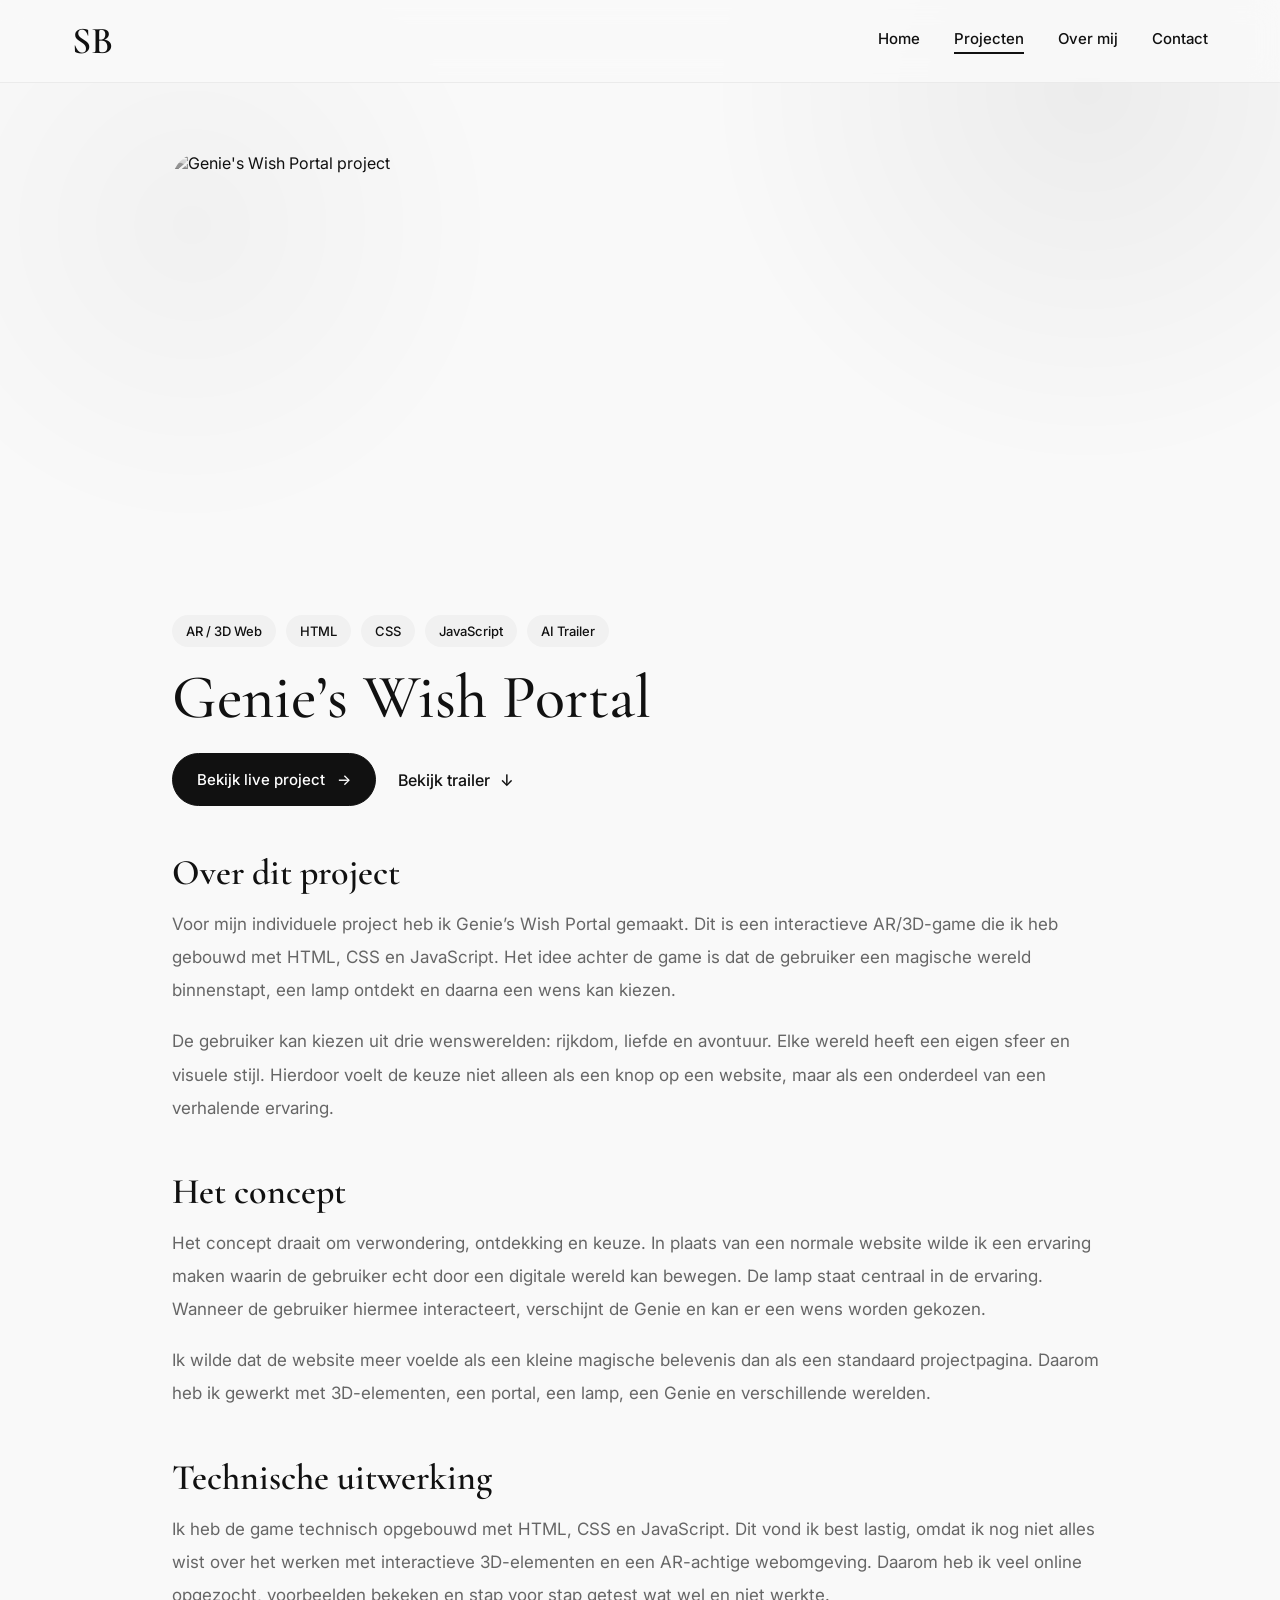
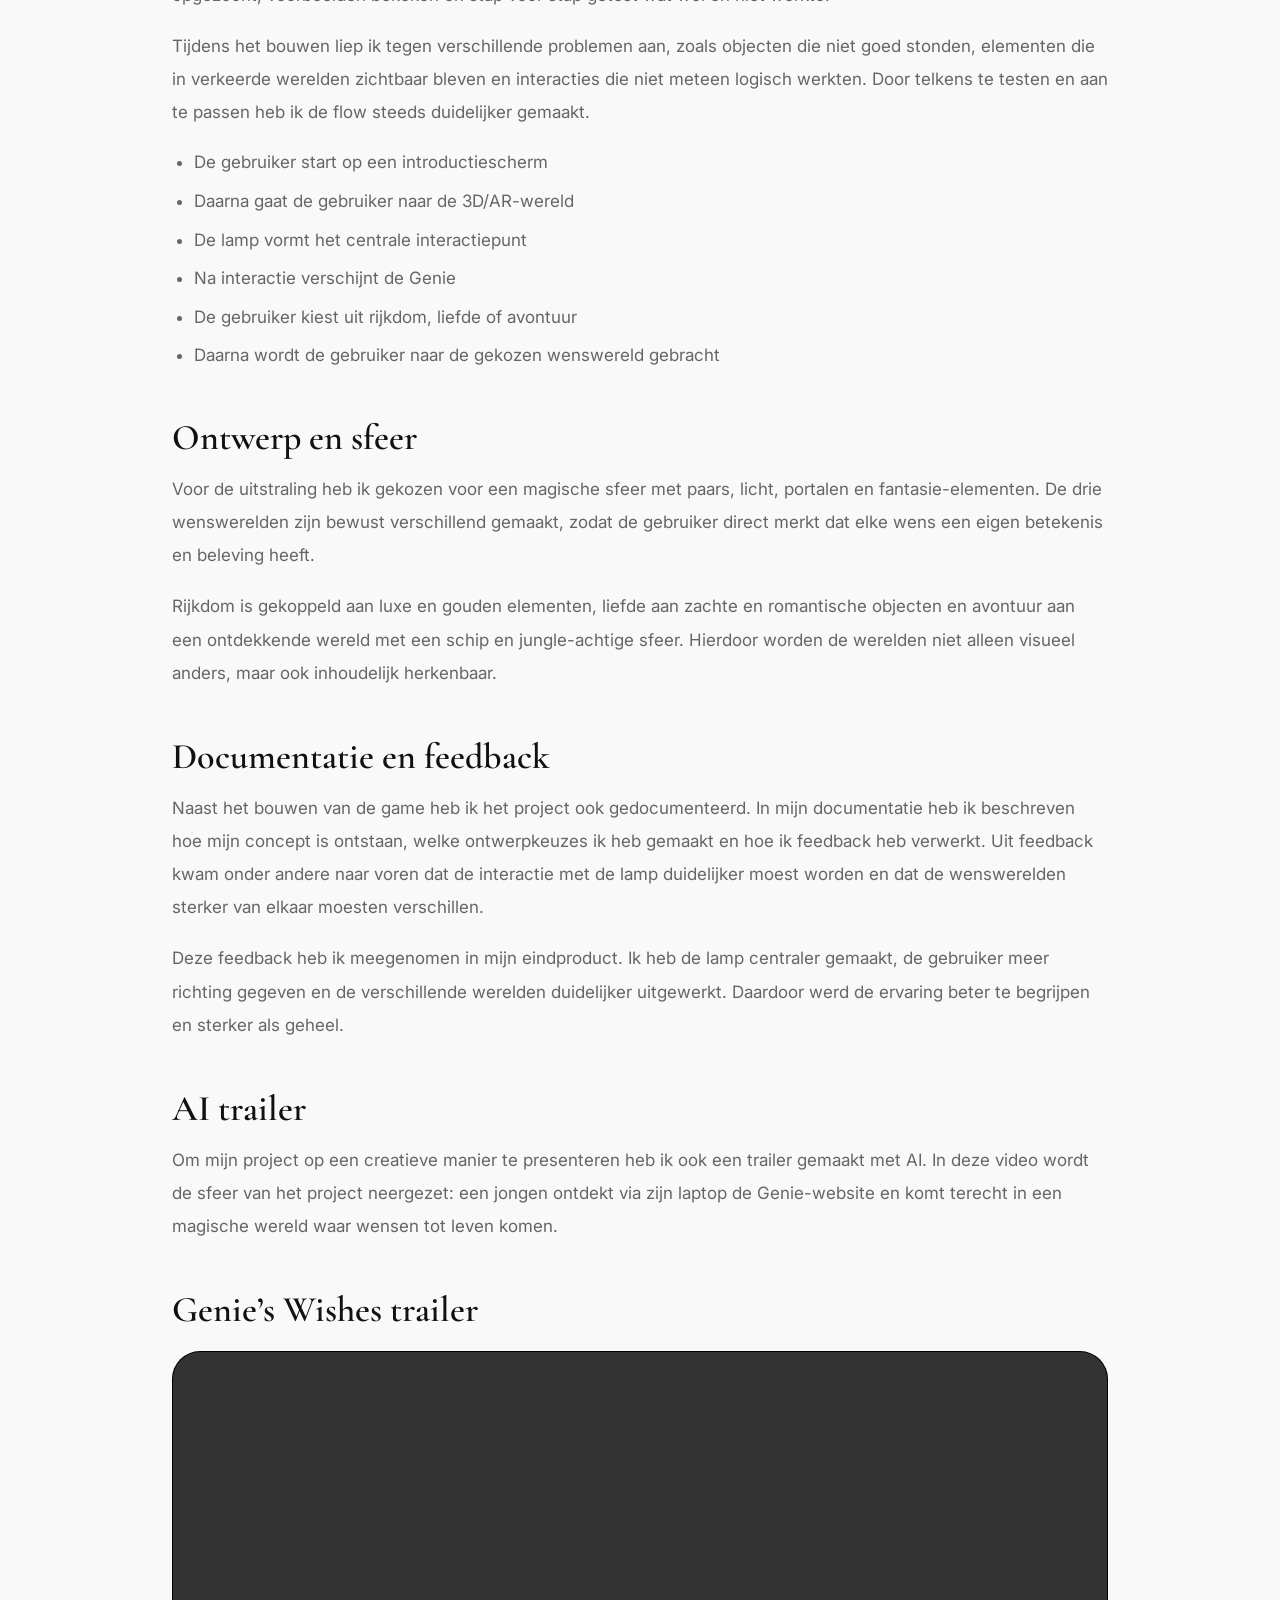
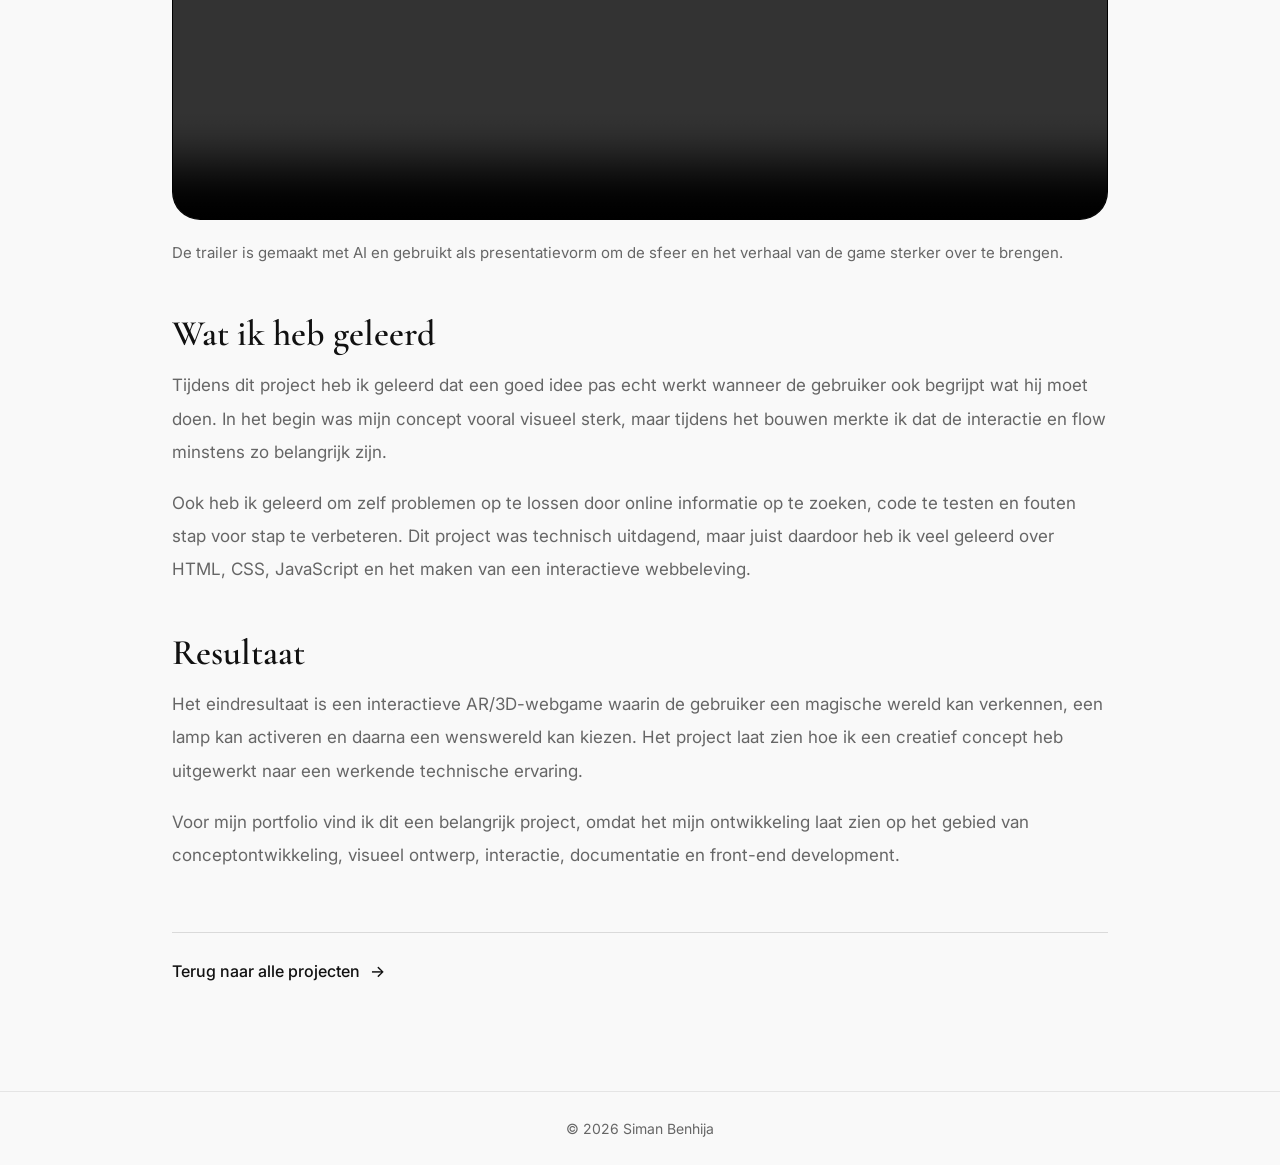
==== genie.html @ 46c024b7 "Genie portfolio pagina toegevoegd" ====
<!DOCTYPE html>
<html lang="nl">
<head>
    <meta charset="UTF-8">
    <meta name="viewport" content="width=device-width, initial-scale=1.0">
    <title>Genie's Wish Portal | Siman Benhija</title>

    <link href="https://fonts.googleapis.com/css2?family=Cormorant+Garamond:wght@400;500;600;700&family=Inter:wght@300;400;500;600&display=swap" rel="stylesheet">
    <link rel="stylesheet" href="style.css">
</head>
<body>

    <header class="site-header">
        <div class="nav-container">
            <a href="index.html" class="logo">SB</a>

            <nav class="topnav">
                <a href="index.html">Home</a>
                <a class="active" href="projecten.html">Projecten</a>
                <a href="overmij.html">Over mij</a>
                <a href="contact.html">Contact</a>
            </nav>
        </div>
    </header>

    <main class="project-detail">

        <img src="images/genie.png" alt="Genie's Wish Portal project" class="project-banner">

        <div class="project-labels">
            <span class="project-label">AR / 3D Web</span>
            <span class="project-label">HTML</span>
            <span class="project-label">CSS</span>
            <span class="project-label">JavaScript</span>
            <span class="project-label">AI Trailer</span>
        </div>

        <h1>Genie’s Wish Portal</h1>

        <div class="project-actions">
            <a href="https://simanben.github.io/genie/" target="_blank" rel="noopener noreferrer" class="button">
                Bekijk live project <span>→</span>
            </a>

            <a href="#trailer" class="text-link">
                Bekijk trailer <span>↓</span>
            </a>
        </div>

        <h2>Over dit project</h2>
        <p>
            Voor mijn individuele project heb ik Genie’s Wish Portal gemaakt. Dit is een interactieve AR/3D-game
            die ik heb gebouwd met HTML, CSS en JavaScript. Het idee achter de game is dat de gebruiker een
            magische wereld binnenstapt, een lamp ontdekt en daarna een wens kan kiezen.
        </p>

        <p>
            De gebruiker kan kiezen uit drie wenswerelden: rijkdom, liefde en avontuur. Elke wereld heeft een eigen sfeer
            en visuele stijl. Hierdoor voelt de keuze niet alleen als een knop op een website, maar als een onderdeel
            van een verhalende ervaring.
        </p>

        <h2>Het concept</h2>
        <p>
            Het concept draait om verwondering, ontdekking en keuze. In plaats van een normale website wilde ik een ervaring
            maken waarin de gebruiker echt door een digitale wereld kan bewegen. De lamp staat centraal in de ervaring.
            Wanneer de gebruiker hiermee interacteert, verschijnt de Genie en kan er een wens worden gekozen.
        </p>

        <p>
            Ik wilde dat de website meer voelde als een kleine magische belevenis dan als een standaard projectpagina.
            Daarom heb ik gewerkt met 3D-elementen, een portal, een lamp, een Genie en verschillende werelden.
        </p>

        <h2>Technische uitwerking</h2>
        <p>
            Ik heb de game technisch opgebouwd met HTML, CSS en JavaScript. Dit vond ik best lastig, omdat ik nog niet
            alles wist over het werken met interactieve 3D-elementen en een AR-achtige webomgeving. Daarom heb ik veel
            online opgezocht, voorbeelden bekeken en stap voor stap getest wat wel en niet werkte.
        </p>

        <p>
            Tijdens het bouwen liep ik tegen verschillende problemen aan, zoals objecten die niet goed stonden, elementen
            die in verkeerde werelden zichtbaar bleven en interacties die niet meteen logisch werkten. Door telkens te testen
            en aan te passen heb ik de flow steeds duidelijker gemaakt.
        </p>

        <ul>
            <li>De gebruiker start op een introductiescherm</li>
            <li>Daarna gaat de gebruiker naar de 3D/AR-wereld</li>
            <li>De lamp vormt het centrale interactiepunt</li>
            <li>Na interactie verschijnt de Genie</li>
            <li>De gebruiker kiest uit rijkdom, liefde of avontuur</li>
            <li>Daarna wordt de gebruiker naar de gekozen wenswereld gebracht</li>
        </ul>

        <h2>Ontwerp en sfeer</h2>
        <p>
            Voor de uitstraling heb ik gekozen voor een magische sfeer met paars, licht, portalen en fantasie-elementen.
            De drie wenswerelden zijn bewust verschillend gemaakt, zodat de gebruiker direct merkt dat elke wens een eigen
            betekenis en beleving heeft.
        </p>

        <p>
            Rijkdom is gekoppeld aan luxe en gouden elementen, liefde aan zachte en romantische objecten en avontuur aan
            een ontdekkende wereld met een schip en jungle-achtige sfeer. Hierdoor worden de werelden niet alleen visueel
            anders, maar ook inhoudelijk herkenbaar.
        </p>

        <h2>Documentatie en feedback</h2>
        <p>
            Naast het bouwen van de game heb ik het project ook gedocumenteerd. In mijn documentatie heb ik beschreven hoe
            mijn concept is ontstaan, welke ontwerpkeuzes ik heb gemaakt en hoe ik feedback heb verwerkt. Uit feedback kwam
            onder andere naar voren dat de interactie met de lamp duidelijker moest worden en dat de wenswerelden sterker
            van elkaar moesten verschillen.
        </p>

        <p>
            Deze feedback heb ik meegenomen in mijn eindproduct. Ik heb de lamp centraler gemaakt, de gebruiker meer richting
            gegeven en de verschillende werelden duidelijker uitgewerkt. Daardoor werd de ervaring beter te begrijpen en sterker
            als geheel.
        </p>

        <h2>AI trailer</h2>
        <p>
            Om mijn project op een creatieve manier te presenteren heb ik ook een trailer gemaakt met AI. In deze video wordt
            de sfeer van het project neergezet: een jongen ontdekt via zijn laptop de Genie-website en komt terecht in een
            magische wereld waar wensen tot leven komen.
        </p>

        <section id="trailer" class="project-video-section">
            <h2>Genie’s Wishes trailer</h2>

            <div class="project-video-wrap">
                <video class="project-video" controls preload="metadata">
                    <source src="videos/genies-wishes.mp4" type="video/mp4">
                    Je browser ondersteunt deze video niet.
                </video>
            </div>

            <p class="project-note">
                De trailer is gemaakt met AI en gebruikt als presentatievorm om de sfeer en het verhaal van de game sterker over te brengen.
            </p>
        </section>

        <h2>Wat ik heb geleerd</h2>
        <p>
            Tijdens dit project heb ik geleerd dat een goed idee pas echt werkt wanneer de gebruiker ook begrijpt wat hij moet doen.
            In het begin was mijn concept vooral visueel sterk, maar tijdens het bouwen merkte ik dat de interactie en flow minstens
            zo belangrijk zijn.
        </p>

        <p>
            Ook heb ik geleerd om zelf problemen op te lossen door online informatie op te zoeken, code te testen en fouten stap voor
            stap te verbeteren. Dit project was technisch uitdagend, maar juist daardoor heb ik veel geleerd over HTML, CSS, JavaScript
            en het maken van een interactieve webbeleving.
        </p>

        <h2>Resultaat</h2>
        <p>
            Het eindresultaat is een interactieve AR/3D-webgame waarin de gebruiker een magische wereld kan verkennen, een lamp kan
            activeren en daarna een wenswereld kan kiezen. Het project laat zien hoe ik een creatief concept heb uitgewerkt naar een
            werkende technische ervaring.
        </p>

        <p>
            Voor mijn portfolio vind ik dit een belangrijk project, omdat het mijn ontwikkeling laat zien op het gebied van conceptontwikkeling,
            visueel ontwerp, interactie, documentatie en front-end development.
        </p>

        <div class="next-project">
            <a href="projecten.html" class="text-link">
                Terug naar alle projecten <span>→</span>
            </a>
        </div>

    </main>

    <footer class="footer">
        © 2026 Siman Benhija
    </footer>

</body>
</html>
---- style.css ----
/* =========================
   ALGEMENE STIJL
========================= */

:root {
    --background: #f9f9f9;
    --surface: #ffffff;
    --surface-soft: #f1f1f1;
    --text: #111111;
    --muted: #666666;
    --line: rgba(0, 0, 0, 0.12);
    --shadow: 0 18px 45px rgba(0, 0, 0, 0.08);
}

* {
    box-sizing: border-box;
}

html {
    scroll-behavior: smooth;
}

body {
    margin: 0;
    font-family: 'Inter', sans-serif;
    background-color: var(--background);
    color: var(--text);
    overflow-x: hidden;
}

body::before {
    content: "";
    position: fixed;
    inset: 0;
    background:
        radial-gradient(circle at 85% 10%, rgba(0, 0, 0, 0.05), transparent 28%),
        radial-gradient(circle at 15% 25%, rgba(0, 0, 0, 0.03), transparent 24%);
    z-index: -1;
}

a {
    color: inherit;
}

img {
    max-width: 100%;
    display: block;
}

/* =========================
   NAVIGATIE
========================= */

.site-header {
    position: sticky;
    top: 0;
    z-index: 100;
    backdrop-filter: blur(14px);
    background: rgba(249, 249, 249, 0.85);
    border-bottom: 1px solid rgba(0, 0, 0, 0.06);
}

.nav-container {
    max-width: 1200px;
    margin: 0 auto;
    padding: 22px 32px;
    display: flex;
    justify-content: space-between;
    align-items: center;
}

.logo {
    text-decoration: none;
    font-family: 'Cormorant Garamond', serif;
    font-size: 38px;
    font-weight: 600;
    color: var(--text);
    line-height: 1;
}

.topnav {
    display: flex;
    align-items: center;
    gap: 34px;
}

.topnav a {
    text-decoration: none;
    font-size: 15px;
    font-weight: 500;
    color: var(--text);
    position: relative;
    padding-bottom: 6px;
}

.topnav a::after {
    content: "";
    position: absolute;
    left: 0;
    bottom: 0;
    width: 0;
    height: 1.5px;
    background-color: var(--text);
    transition: width 0.3s ease;
}

.topnav a:hover::after,
.topnav a.active::after {
    width: 100%;
}

/* =========================
   KNOPPEN
========================= */

.button {
    display: inline-flex;
    align-items: center;
    gap: 12px;
    text-decoration: none;
    background-color: var(--text);
    color: white;
    padding: 16px 24px;
    border-radius: 999px;
    font-size: 15px;
    font-weight: 500;
    border: 1px solid var(--text);
    cursor: pointer;
    transition: 0.3s ease;
}

.button span {
    transition: transform 0.3s ease;
}

.button:hover {
    background-color: white;
    color: var(--text);
    transform: translateY(-2px);
    box-shadow: 0 12px 25px rgba(0, 0, 0, 0.12);
}

.button:hover span {
    transform: translateX(4px);
}

.text-link {
    color: var(--text);
    text-decoration: none;
    font-weight: 500;
    display: inline-flex;
    gap: 10px;
    align-items: center;
}

.text-link span {
    transition: transform 0.3s ease;
}

.text-link:hover span {
    transform: translateX(4px);
}

/* =========================
   HOME
========================= */

.hero-home {
    max-width: 1200px;
    min-height: calc(100vh - 85px);
    margin: 0 auto;
    padding: 70px 32px 90px;
    display: flex;
    align-items: center;
    position: relative;
}

.hero-content {
    max-width: 680px;
    animation: fadeUp 0.9s ease both;
}

.eyebrow {
    color: var(--muted);
    text-transform: uppercase;
    letter-spacing: 2px;
    font-size: 13px;
    font-weight: 600;
    margin-bottom: 18px;
}

.hero-title {
    font-family: 'Cormorant Garamond', serif;
    font-size: clamp(58px, 8vw, 96px);
    font-weight: 500;
    line-height: 0.9;
    letter-spacing: -1px;
    margin: 0 0 24px;
}

.hero-title span {
    font-style: italic;
}

.hero-text {
    max-width: 500px;
    color: var(--muted);
    font-size: 18px;
    line-height: 1.8;
    margin-bottom: 32px;
}




/* =========================
   SECTIES
========================= */

.section {
    max-width: 1200px;
    margin: 0 auto;
    padding: 30px 32px 100px;
}

.section-header {
    display: flex;
    justify-content: space-between;
    align-items: flex-end;
    gap: 20px;
    margin-bottom: 30px;
}

.section-kicker {
    color: var(--muted);
    text-transform: uppercase;
    letter-spacing: 1.5px;
    font-size: 12px;
    font-weight: 600;
    margin-bottom: 8px;
}

.section-title {
    font-family: 'Cormorant Garamond', serif;
    font-size: 42px;
    line-height: 1;
    font-weight: 500;
    margin: 0;
}

/* =========================
   PROJECTKAARTEN
========================= */

.project-grid {
    display: grid;
    grid-template-columns: repeat(3, 1fr);
    gap: 24px;
}

.project-card {
    display: block;
    text-decoration: none;
    background-color: var(--surface);
    border: 1px solid var(--line);
    border-radius: 24px;
    overflow: hidden;
    transition: 0.35s ease;
    animation: fadeUp 0.8s ease both;
}

.project-card:nth-child(2) {
    animation-delay: 0.08s;
}

.project-card:nth-child(3) {
    animation-delay: 0.16s;
}

.project-card:nth-child(4) {
    animation-delay: 0.24s;
}

.project-card:nth-child(5) {
    animation-delay: 0.32s;
}

.project-card:nth-child(6) {
    animation-delay: 0.40s;
}

.project-card:nth-child(7) {
    animation-delay: 0.48s;
}

.project-card:hover {
    transform: translateY(-8px);
    box-shadow: var(--shadow);
}

.project-card-image {
    width: 100%;
    height: 220px;
    object-fit: cover;
    filter: grayscale(100%);
    transition: filter 0.35s ease, transform 0.35s ease;
}

.project-card:hover .project-card-image {
    filter: grayscale(0%);
    transform: scale(1.03);
}

.project-card-content {
    padding: 22px;
}

.project-card h2 {
    font-family: 'Cormorant Garamond', serif;
    font-size: 30px;
    font-weight: 600;
    margin: 0 0 8px;
}

.project-card p {
    color: var(--muted);
    font-size: 15px;
    line-height: 1.6;
    margin: 0 0 16px;
}

.project-tag {
    display: inline-block;
    background-color: var(--surface-soft);
    color: var(--text);
    border-radius: 999px;
    padding: 7px 14px;
    font-size: 13px;
    font-weight: 500;
}

/* =========================
   ALGEMENE PAGINA'S
========================= */

.page-hero {
    max-width: 1200px;
    margin: 0 auto;
    padding: 85px 32px 45px;
    animation: fadeUp 0.8s ease both;
}

.page-title {
    font-family: 'Cormorant Garamond', serif;
    font-size: clamp(48px, 6vw, 72px);
    font-weight: 500;
    line-height: 0.95;
    margin: 0 0 18px;
}

.page-intro {
    max-width: 680px;
    color: var(--muted);
    font-size: 18px;
    line-height: 1.8;
}

/* =========================
   OVER MIJ
========================= */

.about-grid {
    display: grid;
    grid-template-columns: 1.3fr 1fr;
    gap: 28px;
    align-items: start;
}

.about-card {
    background-color: var(--surface);
    border: 1px solid var(--line);
    border-radius: 28px;
    padding: 34px;
}

.about-card h2 {
    font-family: 'Cormorant Garamond', serif;
    font-size: 36px;
    font-weight: 600;
    margin: 0 0 16px;
}

.about-card p {
    color: var(--muted);
    line-height: 1.9;
    font-size: 17px;
}

.skill-list {
    display: grid;
    gap: 16px;
}

.skill-item {
    background-color: var(--surface);
    border: 1px solid var(--line);
    border-radius: 22px;
    padding: 22px;
}

.skill-item h3 {
    margin: 0 0 8px;
    font-size: 18px;
}

.skill-item p {
    margin: 0;
    color: var(--muted);
    line-height: 1.6;
    font-size: 15px;
}

/* =========================
   CONTACT
========================= */

.contact-grid {
    display: grid;
    grid-template-columns: 0.9fr 1.1fr;
    gap: 28px;
    align-items: start;
}

.contact-card,
.contact-form {
    background-color: var(--surface);
    border: 1px solid var(--line);
    border-radius: 28px;
    padding: 34px;
}

.contact-card h2,
.contact-form h2 {
    font-family: 'Cormorant Garamond', serif;
    font-size: 36px;
    font-weight: 600;
    margin: 0 0 18px;
}

.contact-card p {
    margin: 0 0 16px;
    line-height: 1.7;
    color: var(--muted);
}

.contact-detail {
    margin-top: 24px;
}

.contact-detail strong {
    display: block;
    color: var(--text);
    margin-bottom: 4px;
}

.form-group {
    margin-bottom: 18px;
}

.form-group label {
    display: block;
    margin-bottom: 8px;
    font-size: 14px;
    font-weight: 500;
}

.form-group input,
.form-group textarea {
    width: 100%;
    border: 1px solid var(--line);
    border-radius: 16px;
    padding: 15px 16px;
    font-family: 'Inter', sans-serif;
    font-size: 15px;
    background-color: #ffffff;
}

.form-group textarea {
    min-height: 145px;
    resize: vertical;
}

.form-group input:focus,
.form-group textarea:focus {
    outline: none;
    border-color: var(--text);
}

/* =========================
   PROJECTDETAILPAGINA'S
========================= */

.project-detail {
    max-width: 1000px;
    margin: 0 auto;
    padding: 70px 32px 110px;
    animation: fadeUp 0.8s ease both;
}

.project-banner {
    width: 100%;
    height: 430px;
    object-fit: cover;
    border-radius: 28px;
    margin-bottom: 32px;
    filter: grayscale(100%);
    transition: filter 0.35s ease;
}

.project-banner:hover {
    filter: grayscale(0%);
}

.project-labels {
    display: flex;
    flex-wrap: wrap;
    gap: 10px;
    margin-bottom: 20px;
}

.project-label {
    background-color: var(--surface-soft);
    color: var(--text);
    padding: 8px 14px;
    border-radius: 999px;
    font-size: 13px;
    font-weight: 500;
}

.project-detail h1 {
    font-family: 'Cormorant Garamond', serif;
    font-size: clamp(42px, 5vw, 62px);
    font-weight: 500;
    line-height: 1;
    margin: 0 0 24px;
}

.project-detail h2 {
    font-family: 'Cormorant Garamond', serif;
    font-size: 36px;
    font-weight: 600;
    margin-top: 45px;
    margin-bottom: 14px;
}

.project-detail p {
    color: var(--muted);
    font-size: 17px;
    line-height: 1.95;
    margin: 0 0 18px;
}

.project-detail ul {
    margin: 0;
    padding-left: 22px;
}

.project-detail li {
    color: var(--muted);
    font-size: 17px;
    line-height: 1.8;
    margin-bottom: 8px;
}

.next-project {
    margin-top: 60px;
    padding-top: 28px;
    border-top: 1px solid var(--line);
}

/* =========================
   FOOTER
========================= */

.footer {
    border-top: 1px solid rgba(0, 0, 0, 0.08);
    padding: 28px 32px;
    text-align: center;
    color: var(--muted);
    font-size: 14px;
}

/* =========================
   ANIMATIES
========================= */

@keyframes fadeUp {
    from {
        opacity: 0;
        transform: translateY(24px);
    }

    to {
        opacity: 1;
        transform: translateY(0);
    }
}

@keyframes float {
    0%,
    100% {
        transform: translateY(0);
    }

    50% {
        transform: translateY(-14px);
    }
}

@keyframes spinSlow {
    from {
        transform: rotate(0deg);
    }

    to {
        transform: rotate(360deg);
    }
}

@keyframes bounce {
    0%,
    100% {
        transform: translateY(0);
    }

    50% {
        transform: translateY(8px);
    }
}

/* =========================
   RESPONSIVE
========================= */

@media (max-width: 900px) {
    .nav-container {
        flex-direction: column;
        gap: 18px;
    }

    .topnav {
        gap: 20px;
        flex-wrap: wrap;
        justify-content: center;
    }

    .hero-home {
        min-height: auto;
        padding-top: 80px;
        padding-bottom: 110px;
    }

    .decorative-circle {
        width: 180px;
        height: 180px;
        right: -30px;
        top: 120px;
    }

    .decorative-star {
        display: none;
    }

    .project-grid,
    .about-grid,
    .contact-grid {
        grid-template-columns: 1fr;
    }

    .project-banner {
        height: 280px;
    }

    .section-header {
        flex-direction: column;
        align-items: flex-start;
    }
}

@media (max-width: 600px) {
    .nav-container,
    .hero-home,
    .section,
    .page-hero,
    .project-detail {
        padding-left: 20px;
        padding-right: 20px;
    }

    .hero-title {
        font-size: 52px;
    }

    .hero-text,
    .page-intro {
        font-size: 16px;
    }

    .project-card-image {
        height: 190px;
    }

    .project-banner {
        height: 220px;
    }

    .project-detail h2 {
        font-size: 30px;
    }
}
.project-actions {
    display: flex;
    align-items: center;
    gap: 22px;
    flex-wrap: wrap;
    margin: 10px 0 45px;
}

.project-video-section {
    margin-top: 45px;
}

.project-video-wrap {
    width: 100%;
    background: #000;
    border-radius: 28px;
    overflow: hidden;
    border: 1px solid var(--line);
    margin: 20px 0 18px;
}

.project-video {
    width: 100%;
    display: block;
    max-height: 560px;
    background: #000;
}

.project-note {
    font-size: 15px !important;
    color: var(--muted);
}
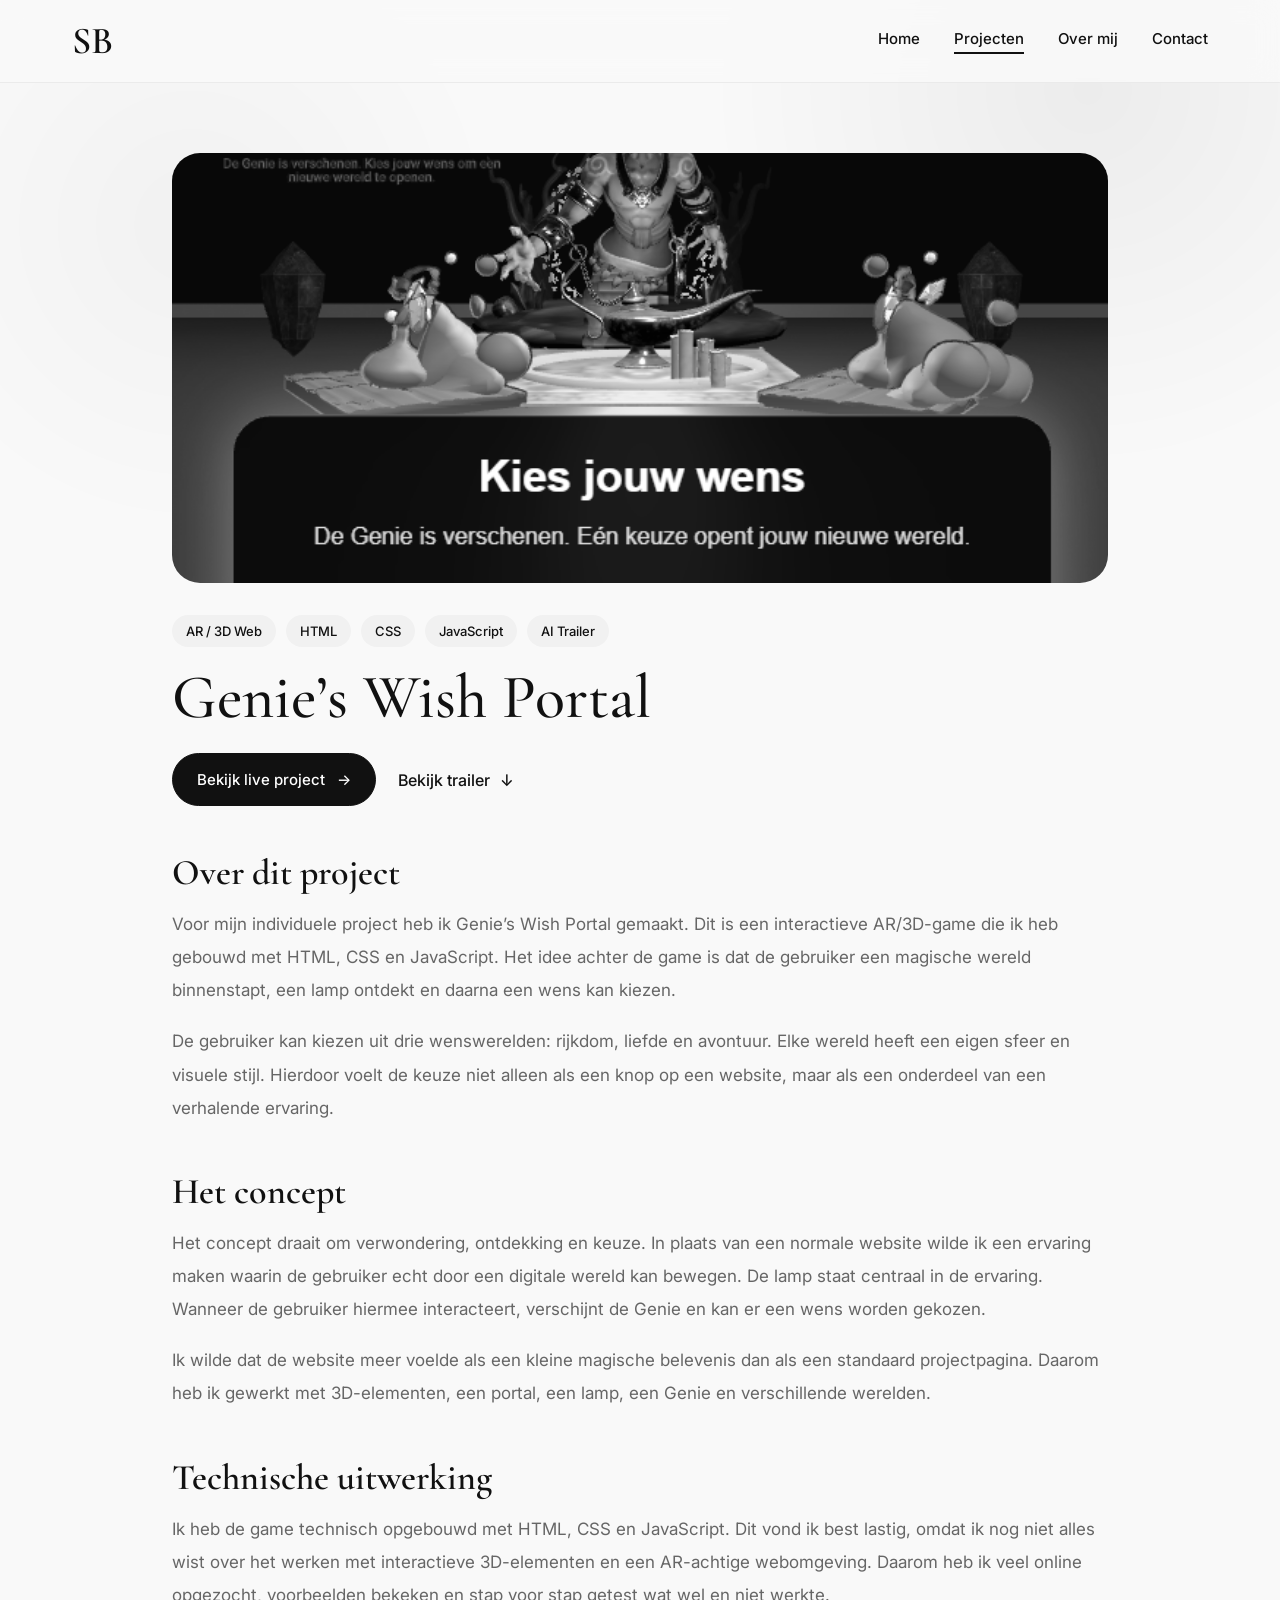
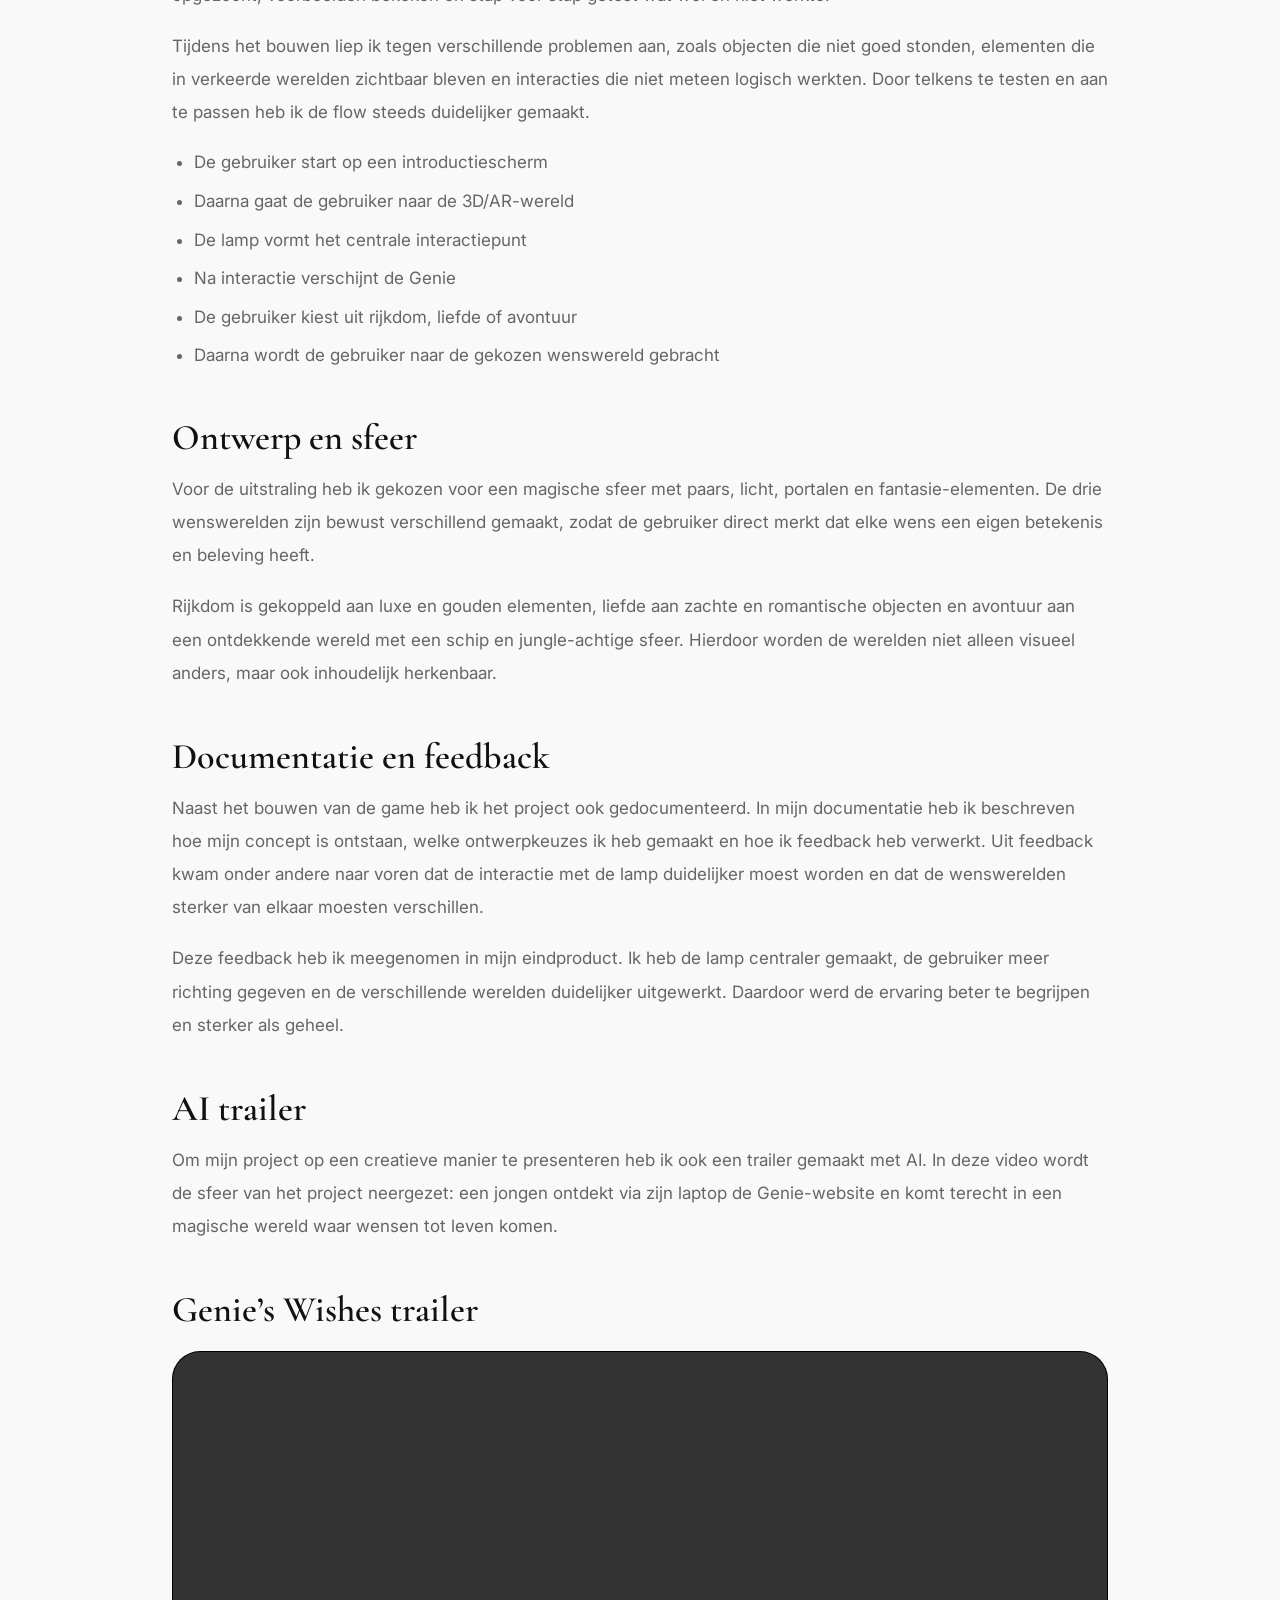
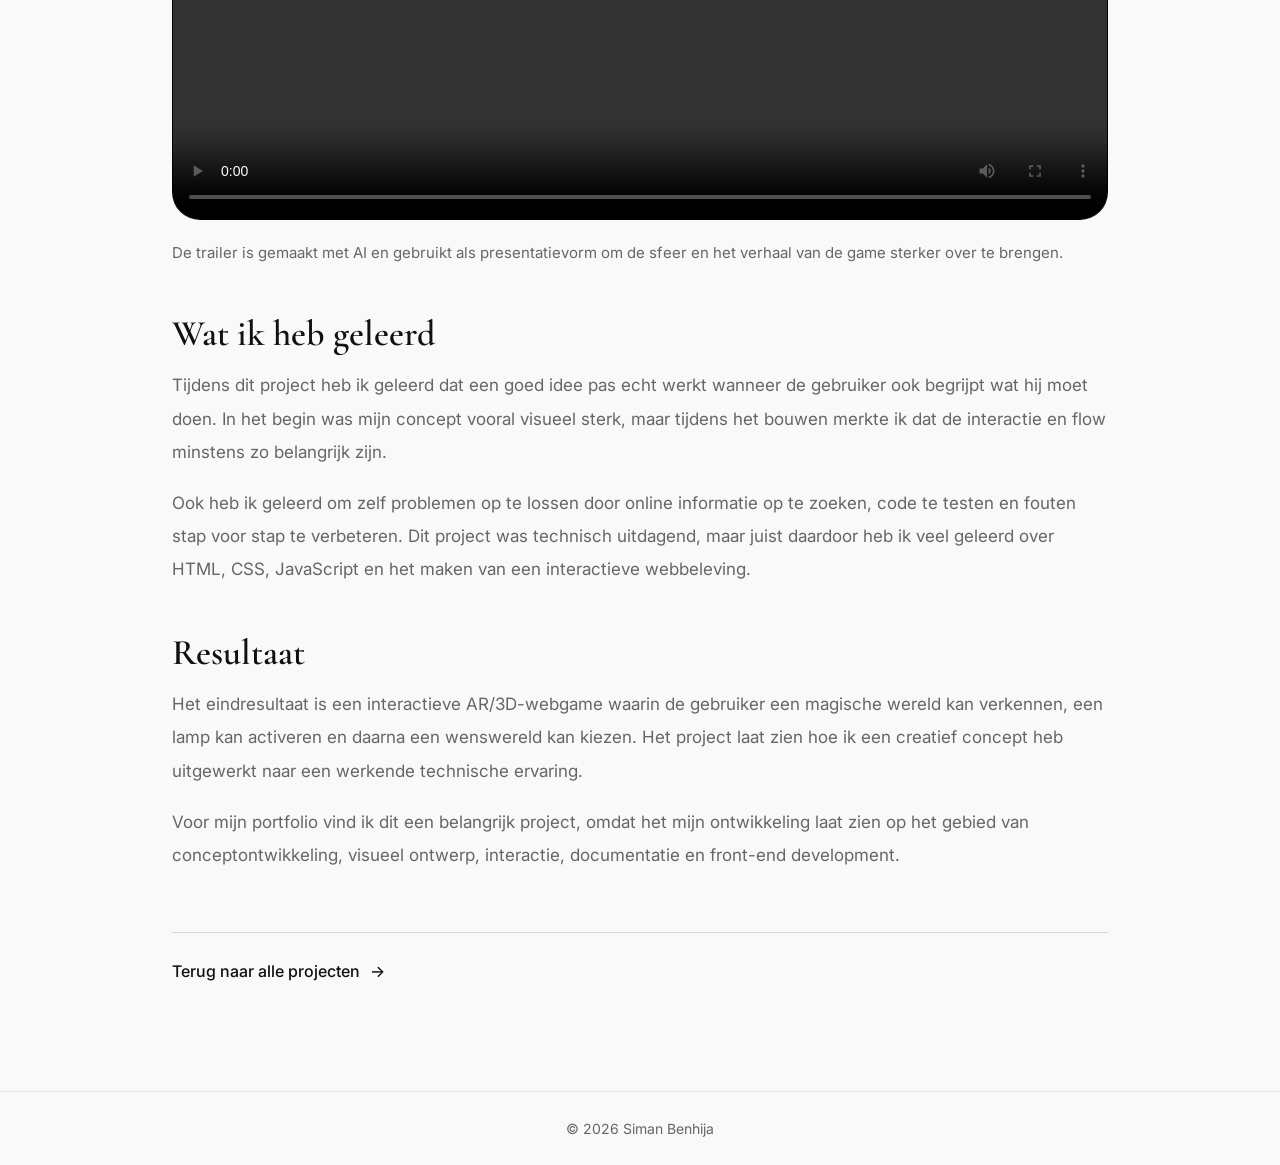
==== commit 1534ae57: "Genie portfolio pagina toegevoegd" ====
--- a/genie.html
+++ b/genie.html
@@ -25,7 +25,7 @@
 
     <main class="project-detail">
 
-        <img src="images/genie.png" alt="Genie's Wish Portal project" class="project-banner">
+        <img src="images/genie.png.png" alt="Genie's Wish Portal project" class="project-banner">
 
         <div class="project-labels">
             <span class="project-label">AR / 3D Web</span>
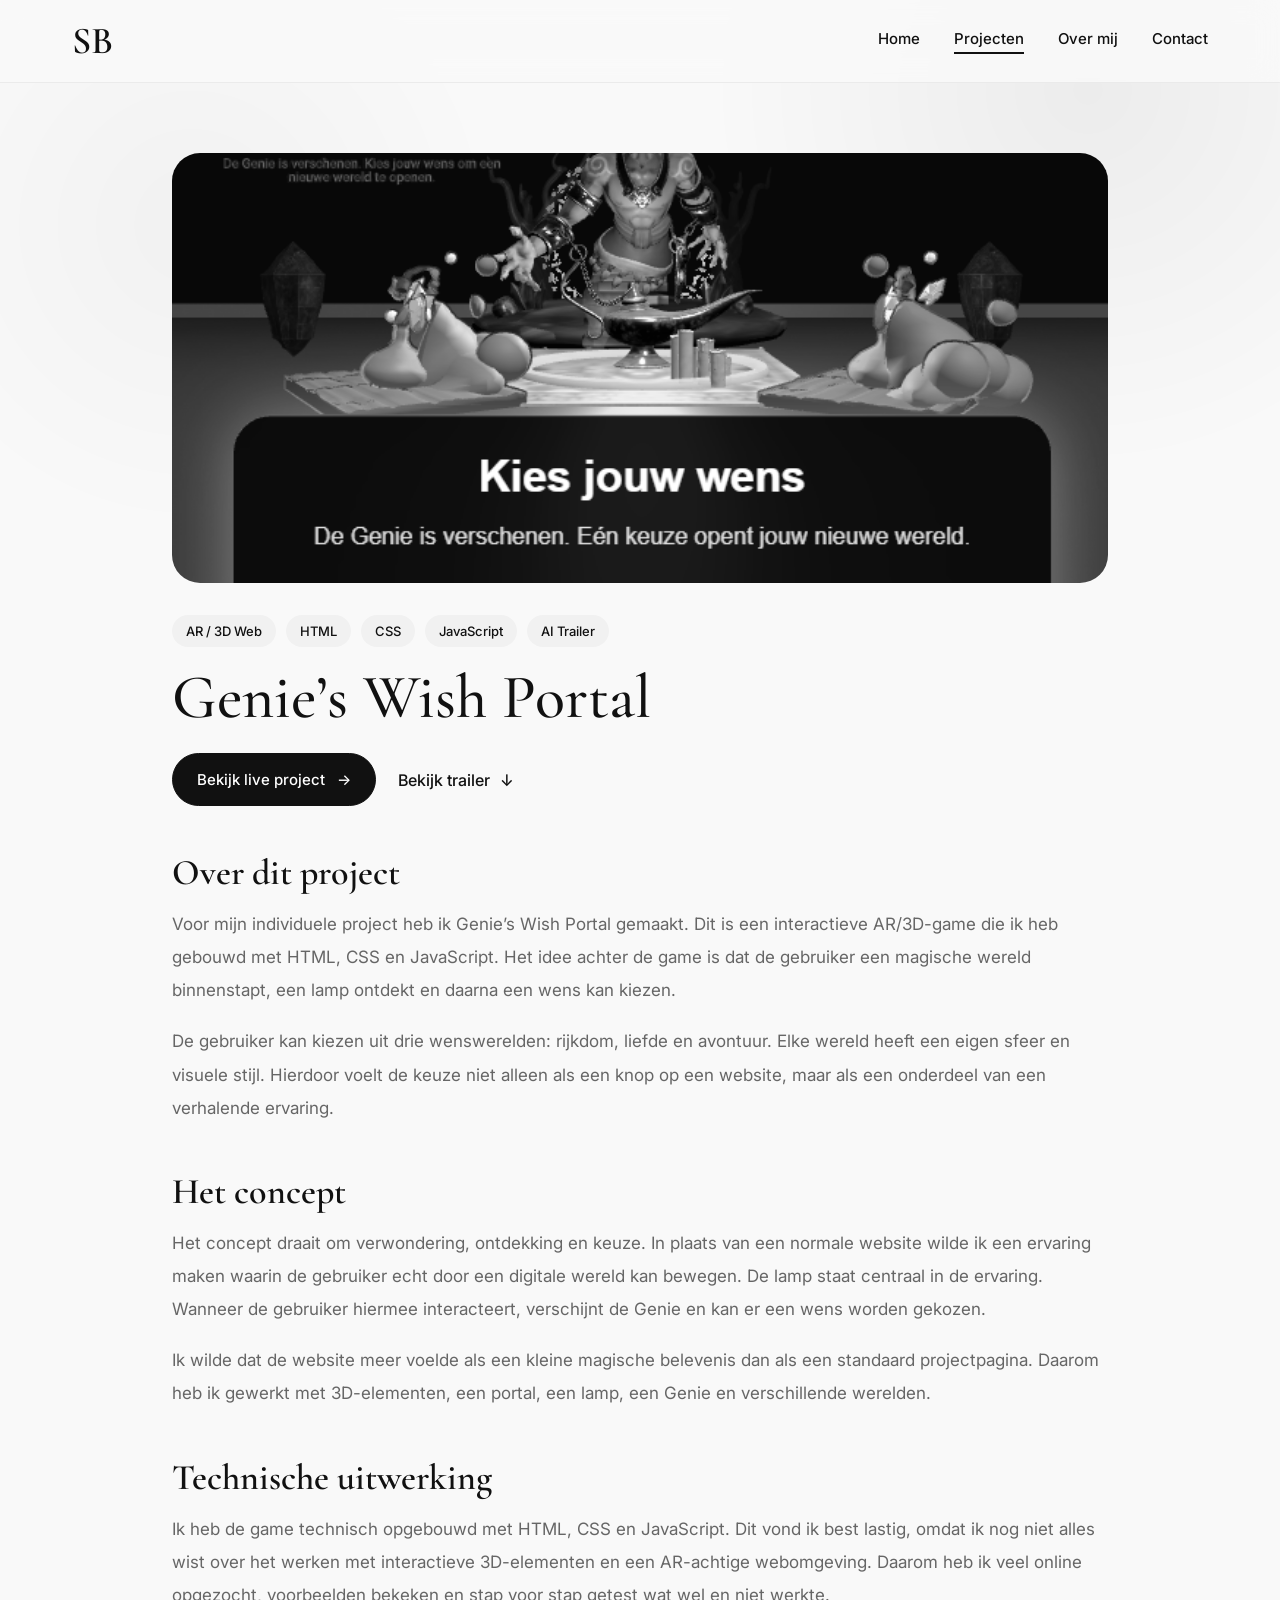
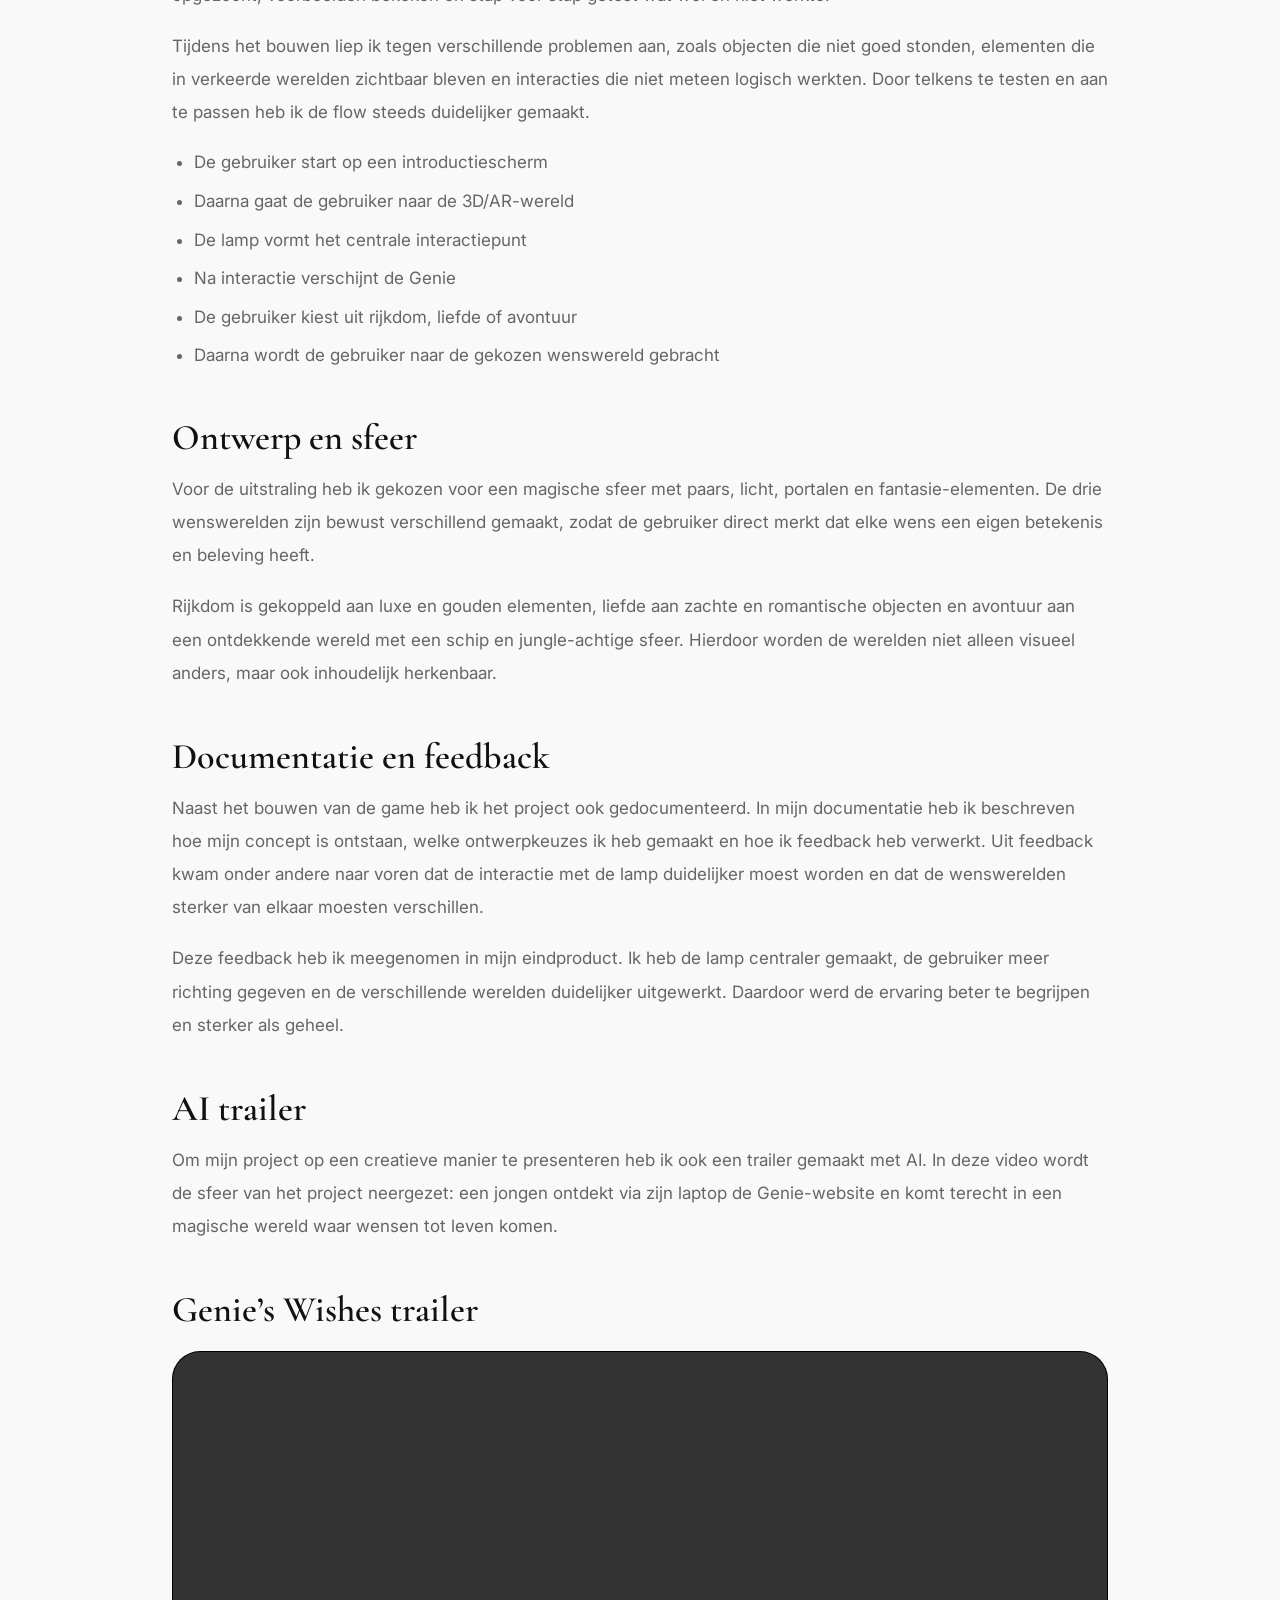
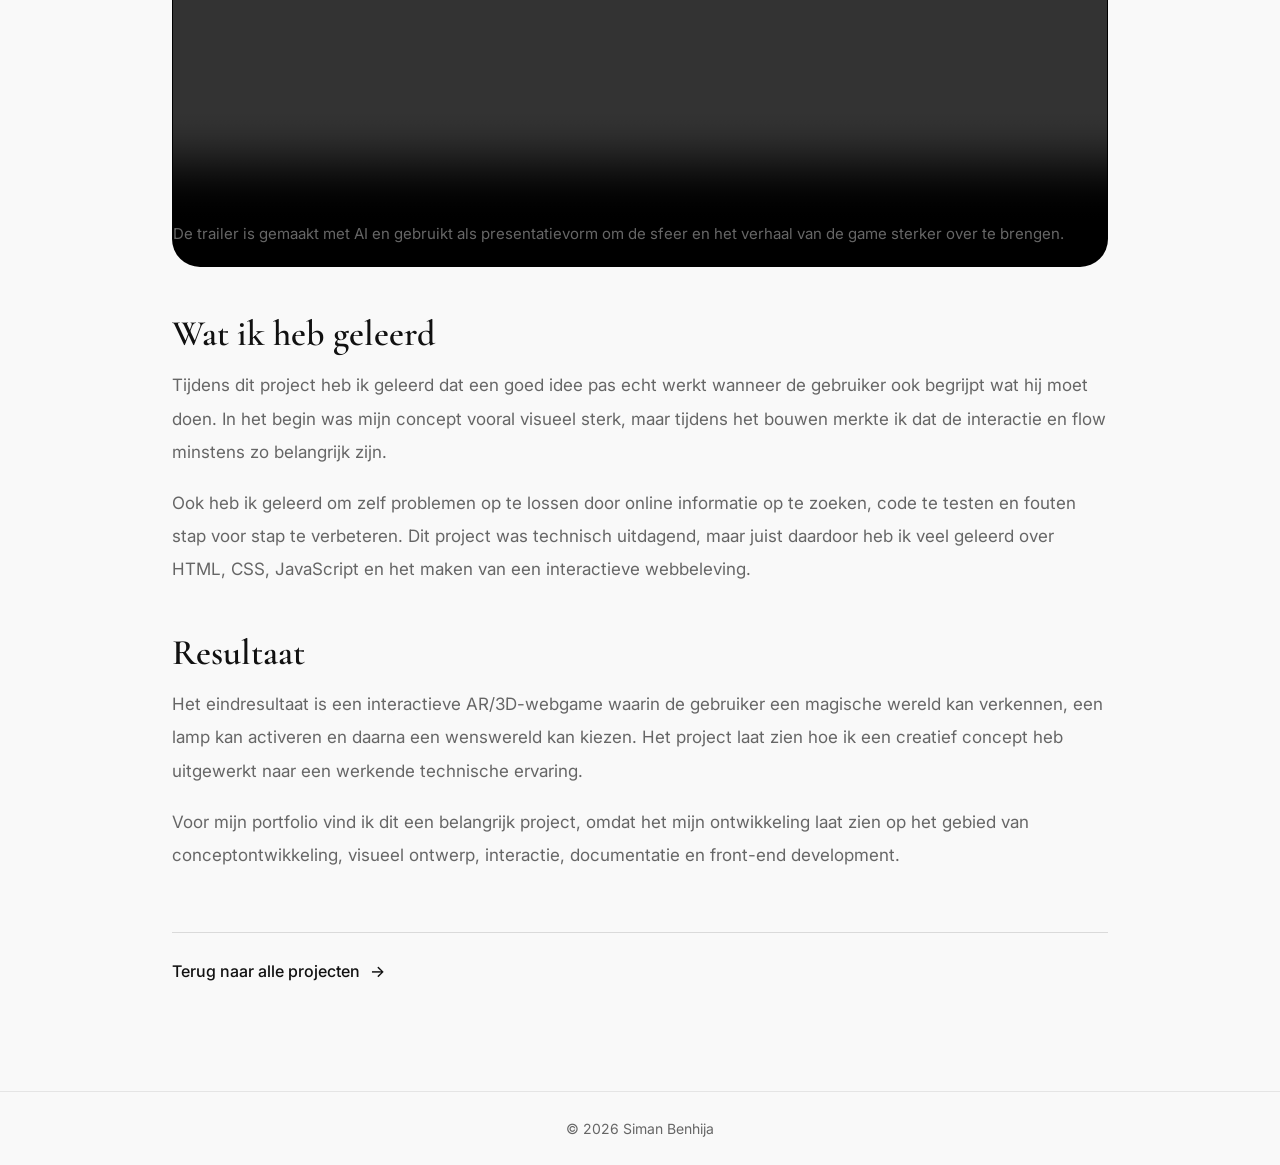
==== commit 4acf2c79: "Genie projectpagina met video toegevoegd" ====
--- a/genie.html
+++ b/genie.html
@@ -25,7 +25,7 @@
 
     <main class="project-detail">
 
-        <img src="images/genie.png.png" alt="Genie's Wish Portal project" class="project-banner">
+       <img src="images/genie.png.png" alt="Genie's Wish Portal project" class="project-banner">
 
         <div class="project-labels">
             <span class="project-label">AR / 3D Web</span>
@@ -133,10 +133,9 @@
 
             <div class="project-video-wrap">
                 <video class="project-video" controls preload="metadata">
-                    <source src="videos/genies-wishes.mp4" type="video/mp4">
-                    Je browser ondersteunt deze video niet.
-                </video>
-            </div>
+    <source src="videos/genies-wishes.mp4" type="video/mp4">
+    Je browser ondersteunt deze video niet.
+</video>
 
             <p class="project-note">
                 De trailer is gemaakt met AI en gebruikt als presentatievorm om de sfeer en het verhaal van de game sterker over te brengen.
